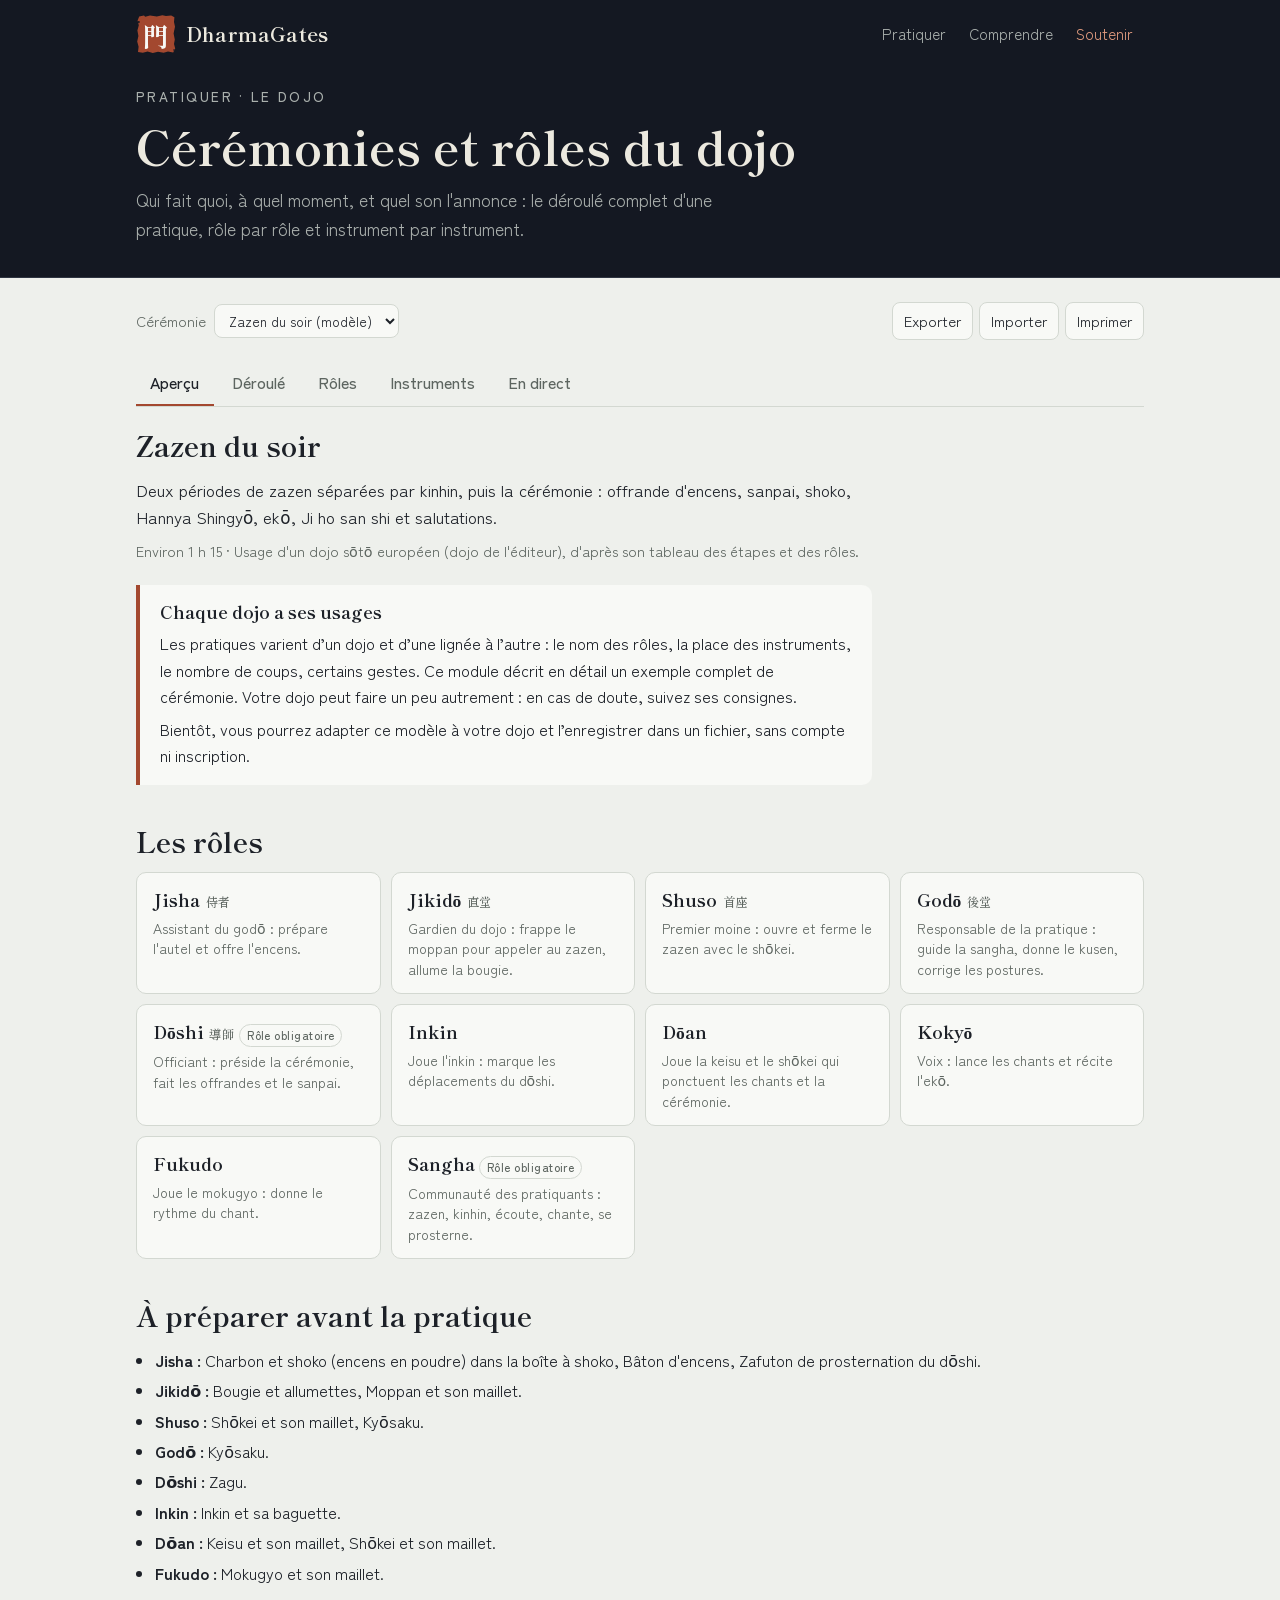
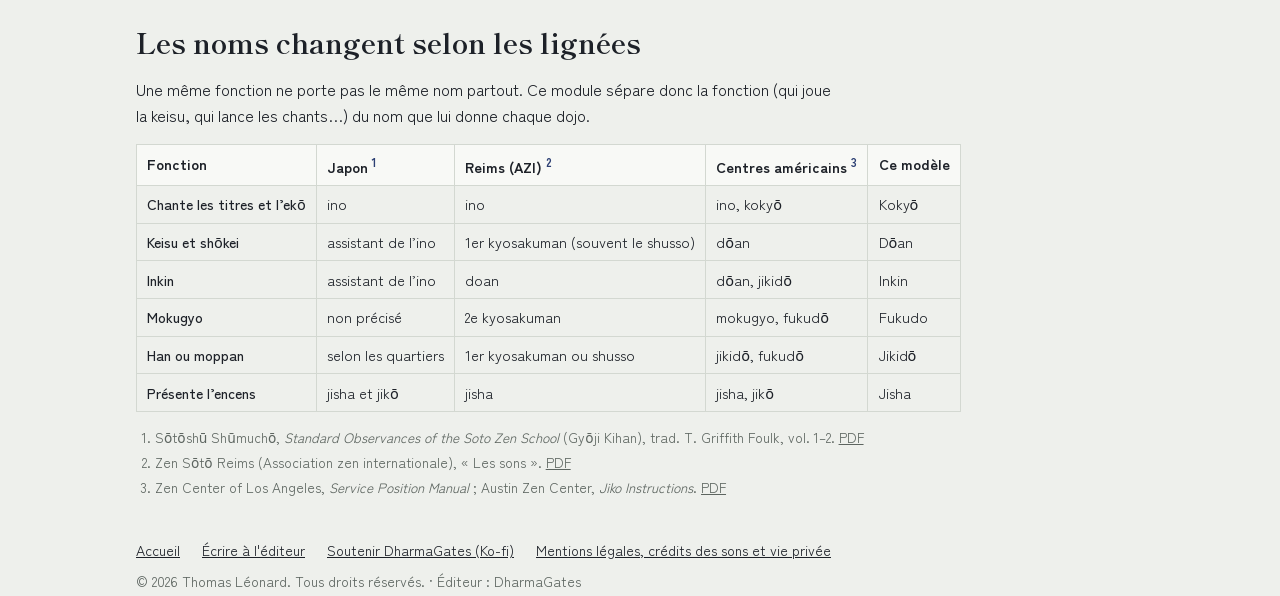
==== ceremonies/index.html @ cac3978a "Module « Cérémonies et rôles du dojo » : zazen du soir, vues déroulé, rôles, instruments, mode en di" ====
<!doctype html>
<html lang="fr">
<head>
<meta charset="utf-8">
<meta name="viewport" content="width=device-width,initial-scale=1">
<title>Cérémonies et rôles du dojo · DharmaGates</title>
<meta name="description" content="Qui fait quoi pendant le zazen et la cérémonie : le déroulé étape par étape, les rôles (dōshi, kokyō, jisha, dōan…), les instruments et leurs sons, et un mode en direct sur téléphone.">
<link rel="canonical" href="https://dharmagates.eu/ceremonies/">
<meta property="og:type" content="website">
<meta property="og:site_name" content="DharmaGates">
<meta property="og:locale" content="fr_FR">
<meta property="og:url" content="https://dharmagates.eu/ceremonies/">
<meta property="og:title" content="Cérémonies et rôles du dojo · DharmaGates">
<meta property="og:description" content="Le déroulé du zazen et de la cérémonie, rôle par rôle et instrument par instrument.">
<meta property="og:image" content="https://dharmagates.eu/hannya-shingyo/partage.png">
<meta name="theme-color" content="#141822">
<link rel="icon" href="../hannya-shingyo/favicon.svg" type="image/svg+xml">
<link rel="alternate icon" href="../hannya-shingyo/hannya.ico">
<link rel="stylesheet" href="https://fonts.googleapis.com/css2?family=Shippori+Mincho:wght@500;700&family=Zen+Kaku+Gothic+New:wght@400;500;700&display=swap">
<link rel="stylesheet" href="../site.css">
<link rel="stylesheet" href="ceremonies.css">
</head>
<body>

<div class="bande">
  <header class="wrap top">
    <a class="brand" href="../" aria-label="DharmaGates, accueil"><svg class="seal" viewBox="0 0 200 200" aria-hidden="true"><path d="M 16 12 L 40 8 L 46 14 L 70 7 L 104 12 L 132 6 L 150 10 L 176 8 L 192 16 L 190 40 L 195 64 L 188 98 L 194 128 L 190 150 L 196 172 L 186 193 L 160 188 L 138 194 L 110 189 L 84 195 L 58 188 L 34 194 L 10 190 L 13 164 L 6 138 L 12 110 L 7 82 L 14 56 L 8 32 Z"/><g class="wear"><circle cx="14" cy="40" r="5"/><circle cx="60" cy="196" r="6"/><circle cx="196" cy="88" r="5"/><circle cx="190" cy="180" r="4"/></g><text x="100" y="106" text-anchor="middle" dominant-baseline="central" font-weight="700" font-size="128">門</text></svg><span aria-hidden="true">DharmaGates</span></a>
    <nav class="menu" aria-label="Menu principal">
      <ul>
        <li><a href="../#pratiquer">Pratiquer</a></li>
        <li><a href="../#comprendre">Comprendre</a></li>
        <li class="don" data-don hidden><a data-don href="#">Soutenir</a></li>
      </ul>
    </nav>
  </header>
  <div class="wrap titre">
    <p class="eyebrow">Pratiquer · le dojo</p>
    <h1>Cérémonies et rôles du dojo</h1>
    <p class="lead">Qui fait quoi, à quel moment, et quel son l'annonce : le déroulé complet d'une pratique, rôle par rôle et instrument par instrument.</p>
  </div>
</div>

<main class="wrap">
  <div class="barre">
    <label class="choix"><span>Cérémonie</span> <select id="choix-ceremonie"></select></label>
    <div class="outils">
      <button type="button" id="b-exporter" title="Enregistrer cette cérémonie dans un fichier sur votre appareil">Exporter</button>
      <label class="bouton" title="Ouvrir un fichier de cérémonie exporté depuis ce module">Importer<input type="file" id="b-importer" accept=".json,application/json" hidden></label>
      <button type="button" id="b-retirer" hidden>Retirer</button>
      <button type="button" id="b-imprimer">Imprimer</button>
    </div>
  </div>
  <p class="message" id="message" role="status" hidden></p>

  <nav class="onglets" aria-label="Vues">
    <a href="#apercu" data-vue="apercu">Aperçu</a>
    <a href="#deroule" data-vue="deroule">Déroulé</a>
    <a href="#role" data-vue="role">Rôles</a>
    <a href="#instrument" data-vue="instrument">Instruments</a>
    <a href="#direct" data-vue="direct">En direct</a>
  </nav>

  <div id="vue"></div>
  <div id="impression" aria-hidden="true"></div>
  <noscript><p>Ce module a besoin de JavaScript pour afficher la cérémonie.</p></noscript>
</main>

<footer class="wrap">
  <ul>
    <li><a href="../">Accueil</a></li>
    <li><a href="mailto:dharmagates.contact@gmail.com">Écrire à l'éditeur</a></li>
    <li data-don hidden><a data-don href="#">Soutenir DharmaGates (Ko-fi)</a></li>
    <li><a href="../hannya-shingyo/mentions.html">Mentions légales, crédits des sons et vie privée</a></li>
  </ul>
  <p>© 2026 Thomas Léonard. Tous droits réservés. · Éditeur : DharmaGates</p>
</footer>

<script src="../hannya-shingyo/dons.js"></script>
<script src="modeles/zazen-du-soir.js"></script>
<script src="ceremonies.js"></script>
</body>
</html>
---- site.css ----
/* Accueil du site DharmaGates : mêmes couleurs, polices et sceau que l'outil Hannya Shingyō. */
:root{
  --bg:#eef0ec; --surface:#f8f9f6; --ink:#1d2128; --muted:#5d6560; --line:#d3d8d1;
  --accent:#2c3f73; --accent-soft:#dfe4ef; --on-accent:#f8f9f6; --seal:#a3482f; --soon:#e6e8e3;
  --f-display:"Shippori Mincho","Yu Mincho","Hiragino Mincho ProN",Georgia,serif;
  --f-body:"Zen Kaku Gothic New","Yu Gothic","Segoe UI",system-ui,sans-serif;
  color-scheme:light;
}
@media (prefers-color-scheme:dark){
  :root:not([data-theme="light"]){
    --bg:#12151c; --surface:#1a1e27; --ink:#e6e4dc; --muted:#9aa09a; --line:#2d323d;
    --accent:#c9a55a; --accent-soft:#29271f; --on-accent:#12151c; --soon:#20242d; color-scheme:dark;
  }
}
:root[data-theme="dark"]{
  --bg:#12151c; --surface:#1a1e27; --ink:#e6e4dc; --muted:#9aa09a; --line:#2d323d;
  --accent:#c9a55a; --accent-soft:#29271f; --on-accent:#12151c; --soon:#20242d; color-scheme:dark;
}
*{box-sizing:border-box}
html{scroll-behavior:smooth}
html,body{margin:0}
body{background:var(--bg);color:var(--ink);font:16px/1.65 var(--f-body)}
a{color:inherit}
:focus-visible{outline:2px solid var(--accent);outline-offset:2px}
.wrap{max-width:1040px;margin:0 auto;padding:0 16px}

/* En-tête : sceau + nom à gauche, menu à droite (sous le nom sur téléphone) */
.top{display:flex;align-items:center;justify-content:space-between;gap:12px 24px;flex-wrap:wrap;padding-top:14px;padding-bottom:14px}
.brand{display:inline-flex;align-items:center;gap:10px;color:var(--ink);text-decoration:none}
.brand .seal{width:40px;height:40px;flex:none}
.brand .seal path{fill:var(--seal)}
.brand .seal .wear{fill:var(--bg)}
.brand .seal text{fill:#f8f9f6;font-family:var(--f-display)}
.brand span{font:700 20px/1 var(--f-display);letter-spacing:.01em}
.menu ul{list-style:none;margin:0;padding:0;display:flex;flex-wrap:wrap;gap:4px 2px}
.menu a{display:block;padding:.35em .7em;border-radius:999px;text-decoration:none;font-size:.95em;color:var(--muted)}
.menu a:hover,.menu a:focus-visible{color:var(--ink);background:var(--accent-soft)}
.menu .don a{color:var(--seal)}
.menu .lang a{border:1px solid var(--line)}
@media (prefers-color-scheme:dark){:root:not([data-theme="light"]) .menu .don a{color:#d98a6e}}
:root[data-theme="dark"] .menu .don a{color:#d98a6e}

/* Ouverture : en-tête et titre sur fond d'encre, l'estrade du dojo en filigrane dans le coin haut gauche.
   Le fond (.encre) remonte derrière l'en-tête ; l'image est rognée en haut et à gauche et s'efface vers la droite. */
.top,.hero{--ink:#ece9df;--muted:#aab0ad;--line:#2f3542;--accent:#c9a55a;--accent-soft:#262b38;--on-accent:#12151c;--bg:#141822;color:var(--ink)}
.top{position:relative;z-index:2}
.top .menu .don a{color:#e09a7e}
body{overflow-x:hidden}
.hero{position:relative;padding:0;border-bottom:1px solid #2f3542}
.hero .encre{position:absolute;left:0;right:0;bottom:0;top:-220px;z-index:0;overflow:hidden;background:#141822;pointer-events:none}
.hero .encre img{position:absolute;left:-72px;top:-78px;height:calc(100% + 152px);width:auto;opacity:.26;
  -webkit-mask:linear-gradient(90deg,#000 34%,transparent 88%);mask:linear-gradient(90deg,#000 34%,transparent 88%)}
.hero .wrap{position:relative;z-index:1;min-height:min(640px,74vh);display:flex;align-items:center}
.hero-text{margin-left:min(43vw,455px);max-width:620px;padding:20px 0 76px}
.eyebrow{margin:0;font:500 .85em var(--f-body);letter-spacing:.18em;text-transform:uppercase;color:var(--muted)}
h1{font:700 clamp(36px,4.6vw,64px)/1.08 var(--f-display);margin:.3em 0 0;max-width:13em;text-wrap:balance}
h1 .jp{display:block;margin-top:.35em;font-size:.42em;font-weight:500;letter-spacing:.3em;color:var(--muted)}
.lead{max-width:34em;margin:1.4em 0 0;font-size:1.08em;color:var(--muted)}

/* Bouton d'entrée directe dans l'outil, sous l'accroche */
.cta{display:inline-flex;align-items:center;gap:.6em;margin-top:26px;padding:.7em 1.3em;border-radius:999px;background:var(--accent);color:var(--on-accent);text-decoration:none;font-weight:500}
.cta:hover,.cta:focus-visible{filter:brightness(1.1)}
.cta .jp{font-family:var(--f-display);opacity:.8;white-space:nowrap}
@media (max-width:420px){.cta .jp{display:none}}

/* Les deux portes : Pratiquer (行) et Comprendre (学) */
.gates{display:grid;grid-template-columns:1fr 1fr;gap:20px;padding-top:48px}
.gate{background:var(--surface);border:1px solid var(--line);border-radius:14px;overflow:hidden;scroll-margin-top:16px}
.gate > header{display:flex;gap:20px;align-items:center;padding:22px 24px;border-bottom:1px solid var(--line);background:linear-gradient(var(--accent-soft),var(--surface))}
.embleme{flex:none;width:84px;height:84px;display:block}
.embleme svg{width:100%;height:100%;display:block;overflow:visible}
.embleme text{font:700 64px var(--f-display);fill:var(--seal);stroke:var(--surface);stroke-width:5;paint-order:stroke}
.e-h{fill:url(#hach)}.e-r1{fill:none;stroke:var(--ink);stroke-width:1.2}.e-r2{fill:none;stroke:var(--ink);stroke-width:2.4}
.gate h2{font:700 clamp(24px,3vw,30px)/1.15 var(--f-display);margin:0}
.gate header p{margin:.25em 0 0;color:var(--muted);font-size:.95em;line-height:1.5}
.gate ul{list-style:none;margin:0;padding:8px}
.item{display:flex;gap:18px;align-items:center;padding:14px;border-radius:10px;text-decoration:none;color:inherit}
a.item:hover,a.item:focus-visible{background:var(--accent-soft)}
/* Pictogrammes façon gravure : trait fin, hachures, une touche du rouge du sceau */
.defs{position:absolute}
.hl{stroke:var(--ink);stroke-width:.9}
.item .pic{flex:none;width:84px;height:84px}
.item .pic svg{width:100%;height:100%;display:block;overflow:visible}
.pic .s{fill:var(--surface);stroke:var(--ink);stroke-width:2;stroke-linejoin:round}
.pic .d{fill:none;stroke:var(--ink);stroke-width:1.6;stroke-linecap:round;stroke-linejoin:round}
.pic .d.f{stroke-width:1}
.pic .h{fill:url(#hach);stroke:none}
.pic .h.l{fill:url(#hach2)}
.pic .hole{fill:#171a21;stroke:var(--ink);stroke-width:1.6;stroke-linejoin:round}
.pic .a{fill:var(--seal);stroke:none}
.pic .brush{fill:var(--ink);stroke:none}
.item .t{flex:1;min-width:0}
.item b{display:block;font:700 1.08em/1.3 var(--f-display)}
.item small{display:block;color:var(--muted);font-size:.88em;line-height:1.45;margin-top:.15em}
.item .go{flex:none;color:var(--accent);font-size:1.2em}
.item.soon .pic{opacity:.72}
.tag{flex:none;align-self:center;font-size:.75em;letter-spacing:.05em;padding:.15em .65em;border-radius:999px;border:1px solid var(--line);color:var(--muted);white-space:nowrap}
@media (max-width:760px){.gates{grid-template-columns:1fr}}
@media (max-width:420px){.item{gap:12px;padding:12px 8px}.item .pic,.embleme{width:64px;height:64px}.gate > header{padding:18px 16px}}

/* Ce qu'est le site, en deux phrases */
.about{margin-top:56px;padding-top:32px;padding-bottom:32px;border-top:1px solid var(--line);border-bottom:1px solid var(--line)}
.about h2{font:700 clamp(24px,3.4vw,32px)/1.2 var(--f-display);margin:0}
.about p{max-width:42em;margin:.6em 0 0;color:var(--muted)}

footer{padding:28px 0 40px;font-size:.88em;color:var(--muted)}
footer ul{list-style:none;padding:0;margin:0 0 .6em;display:flex;flex-wrap:wrap;gap:6px 22px}
footer a{color:var(--ink)}
footer p{margin:.2em 0}

@media (max-width:900px){
  .hero .wrap{min-height:0;display:block}
  .hero-text{margin-left:0;padding:150px 0 60px}
  .hero .encre img{left:-45px;height:calc(100% + 120px);opacity:.14;-webkit-mask:none;mask:none}
}
@media (max-width:600px){
  .top{flex-direction:column;align-items:flex-start}
}
@media (prefers-reduced-motion:reduce){html{scroll-behavior:auto}}
---- ceremonies/ceremonies.css ----
/* Module « Cérémonies et rôles du dojo » : s'appuie sur ../site.css (couleurs, polices, en-tête). */

/* Bandeau d'encre en haut, comme l'accueil, mais plus court */
.bande{background:#141822;border-bottom:1px solid #2f3542}
.titre{--ink:#ece9df;--muted:#aab0ad;color:var(--ink);padding-top:18px;padding-bottom:34px}
.titre h1{font-size:clamp(30px,4vw,48px);max-width:none}
.titre .lead{margin-top:.8em}

main.wrap{padding-top:24px}
h2{font:700 clamp(22px,2.6vw,28px)/1.2 var(--f-display);margin:0 0 .5em}
h3{font:700 1.1em/1.3 var(--f-display);margin:0 0 .4em}
.kanji{font:500 .7em var(--f-display);color:var(--muted);margin-left:.45em;letter-spacing:.05em}
.minute{font-size:.75em;color:var(--muted);margin-left:.5em;white-space:nowrap;font-weight:400}

/* Barre du haut : choix de la cérémonie et fichiers */
.barre{display:flex;flex-wrap:wrap;gap:10px 16px;align-items:center;justify-content:space-between}
.choix{display:flex;align-items:center;gap:8px;font-size:.92em;color:var(--muted);min-width:0;max-width:100%}
select,button,.bouton{font:inherit;font-size:.92em;color:var(--ink);background:var(--surface);border:1px solid var(--line);border-radius:8px;padding:.4em .75em}
select{max-width:100%;min-width:0}
.choix select{flex:1}
button,.bouton{cursor:pointer}
button:hover,.bouton:hover{background:var(--accent-soft)}
button:disabled{opacity:.4;cursor:default}
.outils{display:flex;flex-wrap:wrap;gap:6px}
.message{margin:10px 0 0;padding:.5em .8em;border-radius:8px;background:var(--accent-soft);font-size:.92em}

/* Onglets des vues */
.onglets{display:flex;gap:4px;margin:20px 0 22px;border-bottom:1px solid var(--line);overflow-x:auto;scrollbar-width:none}
.onglets a{flex:none;padding:.55em .9em;text-decoration:none;color:var(--muted);border-bottom:3px solid transparent;margin-bottom:-1px;font-weight:500}
.onglets a:hover{color:var(--ink)}
.onglets a.actif{color:var(--ink);border-bottom-color:var(--seal)}

.tag{display:inline-block;font-size:.72em;font-weight:500;letter-spacing:.04em;padding:.1em .6em;border-radius:999px;border:1px solid var(--line);color:var(--muted);vertical-align:middle;margin-left:.5em;white-space:nowrap}
.aide{color:var(--muted);font-size:.9em;margin:0 0 12px}

/* Une action : texte, sons, signal */
.action{line-height:1.45}
.action + .action{margin-top:.5em}
.action .qui{font-weight:700}
.action.optionnelle .quoi{font-style:italic}
.sons{display:flex;flex-wrap:wrap;gap:4px;margin-top:4px}
.son{display:inline-block;font-size:.78em;font-weight:500;padding:.1em .55em;border-radius:6px;background:var(--accent-soft);color:var(--accent);white-space:nowrap}
.son.grand{font-size:.9em;padding:.2em .7em}
.signal{display:block;font-size:.85em;color:var(--seal);margin-top:3px}
@media (prefers-color-scheme:dark){:root:not([data-theme="light"]) .signal{color:#e09a7e}}
:root[data-theme="dark"] .signal{color:#e09a7e}

/* Aperçu */
.apercu section{margin-bottom:40px}
.resume{font-size:1.05em;margin:.2em 0 .4em;max-width:44em}
.meta{color:var(--muted);font-size:.9em;margin:0}
.encart{margin-top:22px;padding:16px 20px;border-left:4px solid var(--seal);background:var(--surface);border-radius:0 10px 10px 0;max-width:46em}
.encart p{margin:.4em 0 0}
.cartes{list-style:none;margin:0;padding:0;display:grid;grid-template-columns:repeat(auto-fill,minmax(230px,1fr));gap:10px}
.carte{display:block;height:100%;padding:14px 16px;border:1px solid var(--line);border-radius:10px;background:var(--surface);text-decoration:none}
.carte:hover,.carte:focus-visible{background:var(--accent-soft)}
.carte b{font:700 1.1em var(--f-display)}
.carte .tag{margin-left:.4em}
.carte small{display:block;color:var(--muted);font-size:.88em;line-height:1.45;margin-top:.3em}
.prepa{margin:0;padding-left:1.2em}
.prepa li{margin:.25em 0}
.lignees > p{max-width:44em}
.tableau{border-collapse:collapse;font-size:.9em;min-width:640px}
.tableau th,.tableau td{border:1px solid var(--line);padding:.45em .7em;text-align:left;vertical-align:top}
.tableau thead th{background:var(--surface)}
.tableau tbody th{font-weight:500}
.tableau sup a{text-decoration:none;color:var(--accent)}
.notes{font-size:.85em;color:var(--muted);padding-left:1.4em;margin-top:14px}
.notes li{margin:.2em 0}
.defile{overflow-x:auto;-webkit-overflow-scrolling:touch;max-width:100%}

/* Déroulé : la matrice étapes × rôles */
.matrice-cadre{border:1px solid var(--line);border-radius:10px;max-height:78vh;overflow:auto;background:var(--surface)}
.matrice{border-collapse:separate;border-spacing:0;font-size:.86em;min-width:1300px;width:100%}
.matrice th,.matrice td{padding:.5em .6em;border-bottom:1px solid var(--line);border-right:1px solid var(--line);vertical-align:top;text-align:left}
.matrice thead th{position:sticky;top:0;z-index:2;background:var(--surface);font:700 1em var(--f-display);white-space:nowrap;border-bottom:2px solid var(--line)}
.matrice thead th a{text-decoration:none}
.matrice thead th .kanji{display:block;margin:0;font-size:.8em}
.matrice .col-moment{position:sticky;left:0;z-index:1;background:var(--surface);width:150px;min-width:130px;font-weight:500}
.matrice thead .col-moment{z-index:3}
.matrice td{min-width:110px;background:var(--bg)}
.matrice td.vide{background:var(--surface)}
.matrice td.fusion{background:var(--accent-soft)}
.matrice tr.suite th .idem{color:var(--muted)}
.matrice tr.debut > *{border-top:1px solid var(--line)}
.matrice tr.phase th{position:static;background:var(--ink);color:var(--bg);font:700 .95em var(--f-display);letter-spacing:.04em;padding:.4em .7em}
.matrice tr.phase th span{position:sticky;left:.7em}
.matrice tr.variante th{font-size:.85em;color:var(--seal);font-weight:700}
.matrice tr.variante td{background:var(--surface);font-style:italic}

/* Par rôle / par instrument */
.puces-choix{display:flex;flex-wrap:wrap;gap:6px;margin-bottom:18px}
.puces-choix a{padding:.3em .8em;border-radius:999px;border:1px solid var(--line);text-decoration:none;font-size:.92em;background:var(--surface)}
.puces-choix a:hover{background:var(--accent-soft)}
.puces-choix a.actif{background:var(--accent);color:var(--on-accent);border-color:var(--accent)}
.fiche{background:var(--surface);border:1px solid var(--line);border-radius:12px;padding:18px 20px;margin-bottom:24px}
.fiche h2 .tag{font-family:var(--f-body)}
.fiche dl{display:grid;grid-template-columns:max-content 1fr;gap:.35em 1.2em;margin:.8em 0 0}
.fiche dt{color:var(--muted);font-size:.9em}
.fiche dd{margin:0}
@media (max-width:560px){.fiche dl{grid-template-columns:1fr}.fiche dd{margin-bottom:.4em}}
.cta-direct{display:inline-block;margin-top:14px;padding:.5em 1.1em;border-radius:999px;background:var(--accent);color:var(--on-accent);text-decoration:none;font-weight:500;font-size:.95em}
.ecouter{margin:.4em 0 .2em}
.option{display:inline-flex;align-items:center;gap:.3em;font-size:.92em;color:var(--muted);margin:0 0 12px;cursor:pointer}
.sous{margin-top:8px}
.phase-titre{margin:22px 0 8px;padding-bottom:4px;border-bottom:1px solid var(--line)}
.fil{list-style:none;margin:0;padding:0}
.fil > li{padding:10px 0 10px 14px;border-left:3px solid var(--accent);margin-bottom:6px;background:var(--surface);border-radius:0 8px 8px 0;padding-right:12px}
.fil > li.pas-moi{border-left-color:var(--line);background:transparent}
.fil .moment{font-size:.82em;color:var(--muted);font-weight:500;margin-bottom:2px}
.fil .autres{margin-top:6px;padding-top:6px;border-top:1px dashed var(--line);font-size:.88em;color:var(--muted)}
.fil .variante,.direct .variante{margin-top:6px;font-size:.92em;font-style:italic}
.fil .variante b,.direct .variante b{color:var(--seal);font-style:normal}
.son-ligne{display:flex;flex-wrap:wrap;gap:6px;align-items:center}
.son-ligne .qui{font-weight:700;font-size:.92em}
.sons-liste .quoi{font-size:.9em;color:var(--muted);margin-top:2px}

@media (max-width:560px){
  .onglets{gap:0}
  .onglets a{padding:.5em .42em;font-size:.88em}
  .matrice .col-moment{width:100px;min-width:96px}
}

/* En direct : une étape à la fois, gros texte, gros boutons */
.direct{max-width:640px;margin:0 auto}
.direct-reglages{display:flex;flex-wrap:wrap;gap:8px 16px;align-items:center;margin-bottom:12px;font-size:.92em}
.direct-reglages .option{margin:0}
.direct-reglages select{font-weight:700}
button.lien{border:none;background:none;text-decoration:underline;color:var(--muted);padding:0}
.direct-carte{background:var(--surface);border:1px solid var(--line);border-radius:14px;padding:18px 20px 20px;min-height:46vh;touch-action:pan-y}
.direct-carte .ou{font-size:.8em;letter-spacing:.12em;text-transform:uppercase;color:var(--muted)}
.direct-carte h2{font-size:clamp(24px,6vw,32px);margin:.15em 0 .5em}
.direct-carte .moi{font-size:clamp(19px,4.8vw,23px);line-height:1.4;padding:14px 16px;border-radius:10px;background:var(--accent-soft)}
.direct-carte .moi .son{font-size:.8em}
.direct-carte .moi .signal{font-size:.85em}
.direct-carte .moi.rien{background:transparent;border:1px dashed var(--line);font-size:1em;color:var(--muted)}
.direct-carte .moi.rien p{margin:0}
.direct-carte .autres{margin-top:16px;font-size:.92em;color:var(--muted)}
.direct-carte .autres h3{font:500 .8em var(--f-body);letter-spacing:.1em;text-transform:uppercase;margin-bottom:.4em}
.direct-carte .ensuite{margin:18px 0 0;font-size:.88em;color:var(--muted)}
.direct-nav{position:sticky;bottom:0;display:flex;align-items:center;justify-content:space-between;gap:10px;padding:12px 0 calc(12px + env(safe-area-inset-bottom));background:var(--bg)}
.direct-nav .nav{font-size:1.05em;padding:.75em 1.1em;border-radius:12px;min-width:120px}
.direct-nav .nav.principal{background:var(--accent);color:var(--on-accent);border-color:var(--accent)}
.direct-nav .compteur{font-size:.85em;color:var(--muted);text-align:center}
/* En direct, sur téléphone, on gagne de la place en haut */
@media (max-width:700px){
  body.mode-direct .bande,body.mode-direct .barre,body.mode-direct footer{display:none}
  body.mode-direct main.wrap{padding-top:4px}
  body.mode-direct .onglets{margin:4px 0 12px}
  .direct-nav{flex-wrap:wrap}
  .direct-nav .compteur{order:-1;width:100%}
  .direct-nav .nav{min-width:0;flex:1;white-space:nowrap}
  .direct-carte{min-height:40vh}
}

/* Impression : la cérémonie complète en liste, rien d'autre */
#impression{display:none}
@media print{
  .bande,.barre,.message,.onglets,#vue,footer{display:none!important}
  #impression{display:block;font-size:10.5pt;line-height:1.4;color:#000}
  #impression h1{font-size:18pt;margin:0 0 4pt}
  #impression h2{font-size:13pt;margin:14pt 0 4pt;border-bottom:1px solid #999;break-after:avoid}
  #impression h3{font-size:11pt;margin:8pt 0 2pt;break-after:avoid}
  #impression ul{margin:0;padding-left:1.1em}
  #impression li{break-inside:avoid;margin:1pt 0}
  #impression .action{display:inline}
  #impression .action + .action::before{content:" · "}
  #impression .action + .action{margin:0}
  #impression .sons,#impression .signal{display:inline;margin-left:.4em}
  #impression .son{background:none;color:#000;border:1px solid #999;padding:0 .3em}
  #impression .signal{color:#000;font-style:italic}
  body{background:#fff}
}
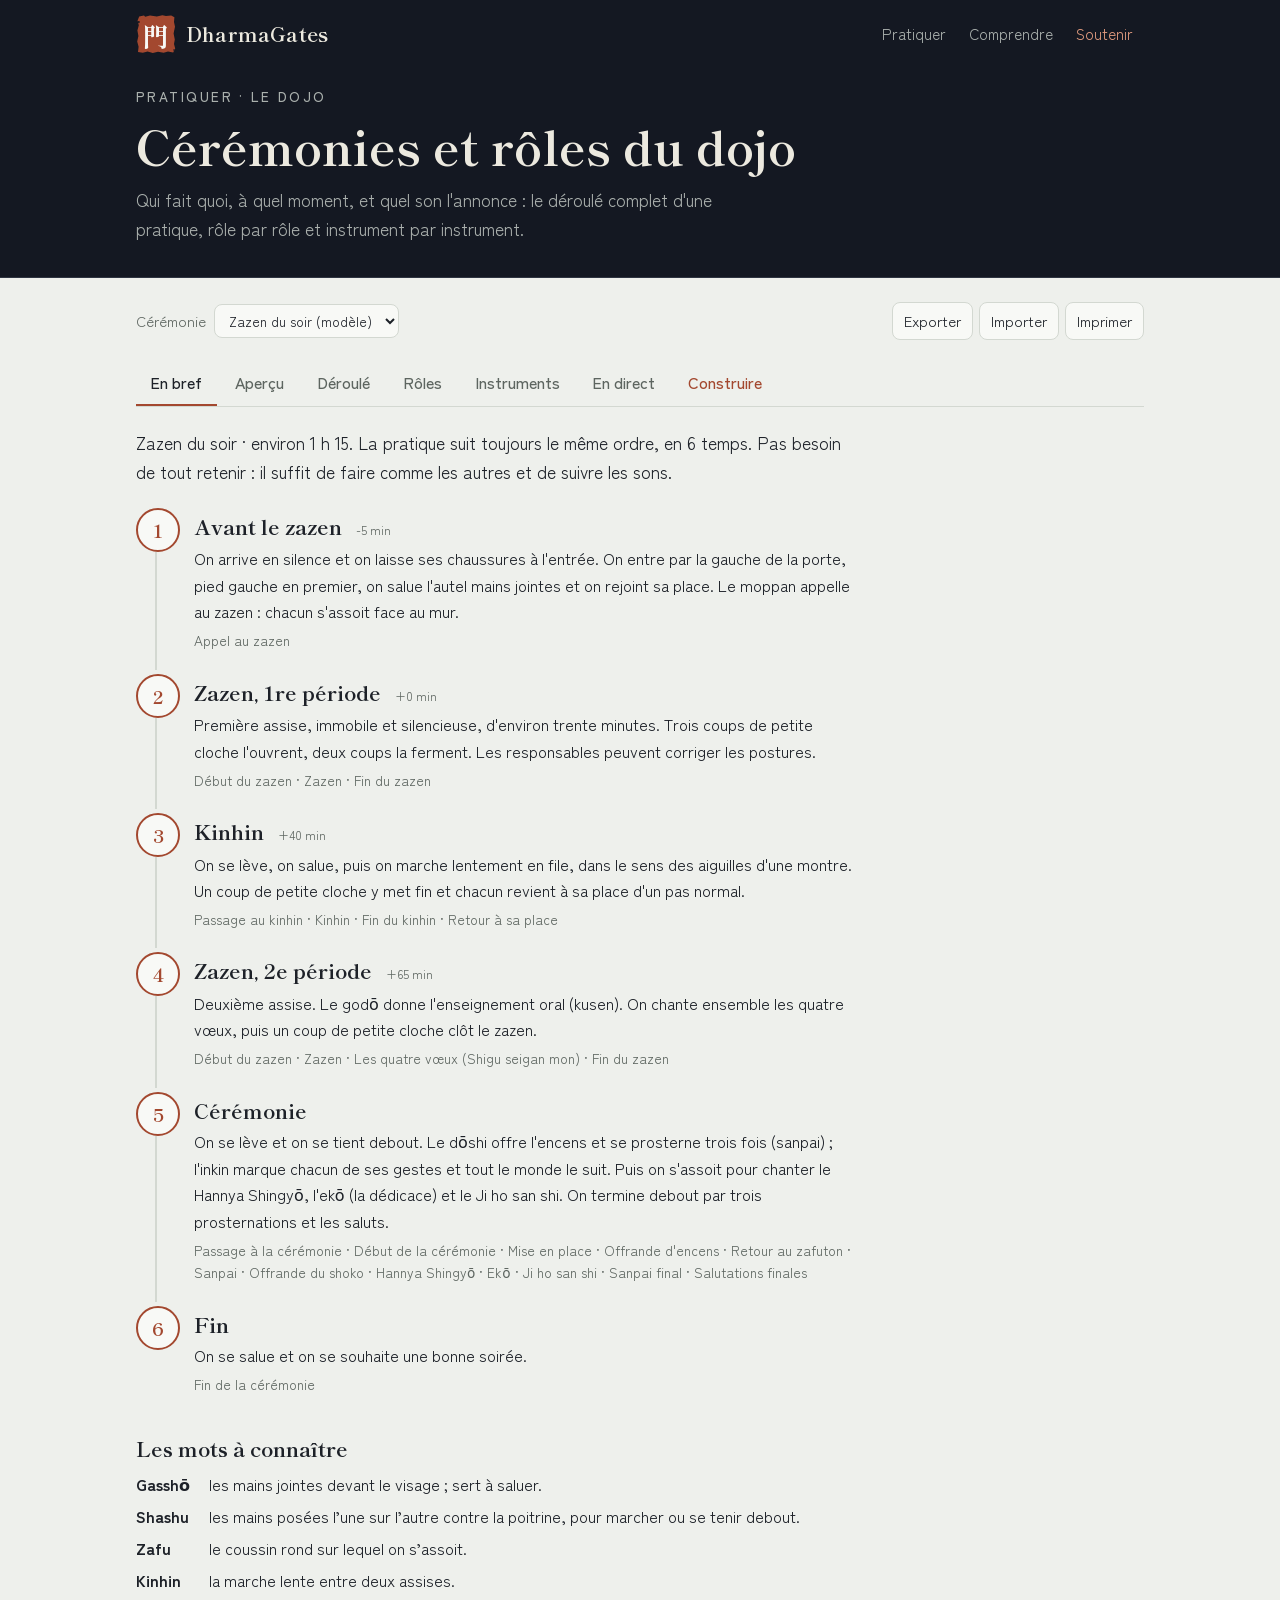
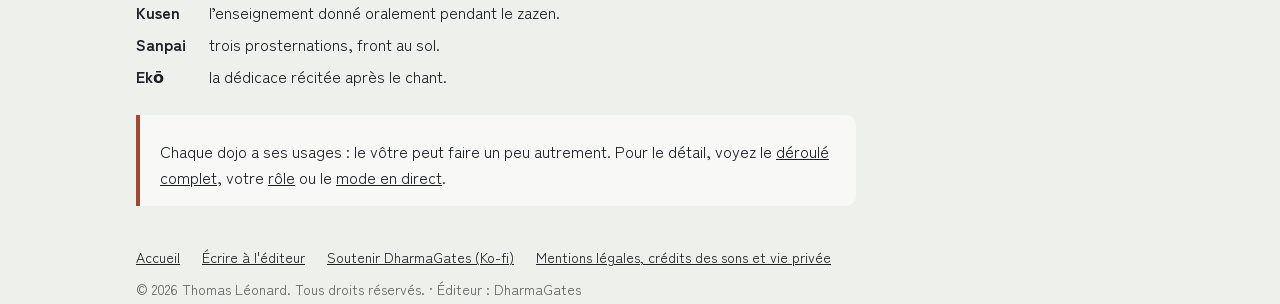
==== commit 35f61a3f: "Cérémonies : constructeur par glisser-déposer et page « En bref » - Onglet « Construire » : palette " ====
--- a/ceremonies/index.html
+++ b/ceremonies/index.html
@@ -53,11 +53,13 @@
   <p class="message" id="message" role="status" hidden></p>
 
   <nav class="onglets" aria-label="Vues">
+    <a href="#bref" data-vue="bref">En bref</a>
     <a href="#apercu" data-vue="apercu">Aperçu</a>
     <a href="#deroule" data-vue="deroule">Déroulé</a>
     <a href="#role" data-vue="role">Rôles</a>
     <a href="#instrument" data-vue="instrument">Instruments</a>
     <a href="#direct" data-vue="direct">En direct</a>
+    <a href="#construire" data-vue="construire" class="onglet-construire">Construire</a>
   </nav>
 
   <div id="vue"></div>
@@ -77,6 +79,7 @@
 
 <script src="../hannya-shingyo/dons.js"></script>
 <script src="modeles/zazen-du-soir.js"></script>
+<script src="construire.js"></script>
 <script src="ceremonies.js"></script>
 </body>
 </html>
--- a/ceremonies/ceremonies.css
+++ b/ceremonies/ceremonies.css
@@ -1,4 +1,5 @@
 /* Module « Cérémonies et rôles du dojo » : s'appuie sur ../site.css (couleurs, polices, en-tête). */
+[hidden]{display:none!important}
 
 /* Bandeau d'encre en haut, comme l'accueil, mais plus court */
 .bande{background:#141822;border-bottom:1px solid #2f3542}
@@ -171,3 +172,144 @@
   #impression .signal{color:#000;font-style:italic}
   body{background:#fff}
 }
+
+/* ---------- En bref : le déroulé général, très simplement ---------- */
+.bref{max-width:720px}
+.bref-intro{font-size:1.08em;margin:0 0 22px}
+.temps{list-style:none;margin:0;padding:0;counter-reset:temps}
+.temps > li{counter-increment:temps;position:relative;padding:0 0 22px 58px}
+.temps > li::before{content:counter(temps);position:absolute;left:0;top:0;width:40px;height:40px;border-radius:50%;
+  display:grid;place-items:center;font:700 1.15em var(--f-display);background:var(--surface);border:2px solid var(--seal);color:var(--seal)}
+.temps > li::after{content:"";position:absolute;left:19px;top:44px;bottom:4px;width:2px;background:var(--line)}
+.temps > li:last-child::after{display:none}
+.temps .t-tete{display:flex;align-items:baseline;gap:8px;flex-wrap:wrap;padding-top:6px}
+.temps h2{font-size:1.3em;margin:0}
+.temps p{margin:.35em 0 0}
+.temps .t-moments{font-size:.85em;color:var(--muted)}
+.mots{margin-top:18px}
+.mots h2{font-size:1.3em}
+.mots dl{display:grid;grid-template-columns:max-content 1fr;gap:.35em 1.2em;margin:0}
+.mots dt{font-weight:700}
+.mots dd{margin:0}
+@media (max-width:480px){.mots dl{grid-template-columns:1fr}.mots dd{margin-bottom:.4em}}
+.bref .encart{margin-top:26px}
+
+/* ---------- Construire : palette, grille, inspecteur ---------- */
+body.mode-construire main.wrap{max-width:none}
+.onglets a.onglet-construire{color:var(--seal)}
+.onglets a.onglet-construire.actif{color:var(--ink)}
+.atelier{--col-moment:170px;--col-role:150px;--col-plus:44px;position:relative}
+.a-aide{max-width:70em}
+.a-outils{display:flex;flex-wrap:wrap;gap:8px 16px;align-items:center;justify-content:space-between;margin-bottom:12px}
+.a-titre b{font:700 1.15em var(--f-display);margin-right:.6em}
+.a-titre .etat{font-size:.85em;color:var(--muted)}
+.a-actions{display:flex;flex-wrap:wrap;gap:6px}
+.a-actions .bouton{text-decoration:none}
+.a-corps{display:grid;grid-template-columns:220px minmax(0,1fr);gap:16px;align-items:start}
+.atelier.inspecteur-ouvert{margin-right:356px}
+
+.palette{position:sticky;top:10px;max-height:calc(100vh - 20px);overflow:auto;background:var(--surface);border:1px solid var(--line);border-radius:12px;padding:12px}
+.p-titre{font-size:1.05em;margin:0 0 8px}
+.p-onglets{display:flex;flex-wrap:wrap;gap:4px;margin-bottom:8px}
+.p-onglets button{font-size:.85em;padding:.25em .6em;border-radius:999px}
+.p-onglets button.actif{background:var(--ink);color:var(--bg);border-color:var(--ink)}
+.p-aide{font-size:.8em;color:var(--muted);margin:0 0 8px;line-height:1.4}
+.p-liste{display:flex;flex-direction:column;gap:6px}
+.p-item{text-align:left;cursor:grab;user-select:none;-webkit-user-select:none;padding:.45em .7em;border-radius:8px;font-size:.9em;border:1px solid var(--line);background:var(--bg);line-height:1.3}
+.p-item:active{cursor:grabbing}
+.p-item.p-bloc{border-left:4px solid var(--accent)}
+.p-item.p-phase{border-left:4px solid var(--ink);font-weight:700}
+.p-item.p-son{border-left:4px solid var(--seal)}
+.p-item.p-role{border-style:dashed}
+.p-item.arme{outline:3px solid var(--seal);outline-offset:1px}
+
+.chantier{min-width:0}
+.grille-cadre{overflow:auto;border:1px solid var(--line);border-radius:12px;background:var(--surface);max-height:calc(100vh - 40px)}
+.grille{position:relative;width:max-content;min-width:100%;font-size:.86em}
+.b-entete,.b-ligne{display:grid}
+.b-entete{position:sticky;top:0;z-index:4;background:var(--surface);border-bottom:2px solid var(--line)}
+.b-coin,.b-col,.b-plus{padding:.5em .6em}
+.b-coin{position:sticky;left:0;z-index:2;background:var(--surface);color:var(--muted);font-weight:500;border-right:1px solid var(--line)}
+.b-col{border-right:1px solid var(--line);cursor:grab;user-select:none;-webkit-user-select:none}
+.b-col b{font:700 1.05em var(--f-display)}
+.b-col .kanji{display:block;margin:0;font-size:.8em}
+.b-col.choisi,.b-phase.choisi,.b-ligne.choisi .b-moment{background:var(--accent-soft)}
+.b-plus{border:none;border-radius:0;background:none;font-size:1.3em;color:var(--accent)}
+.poignee{display:inline-block;color:var(--muted);cursor:grab;margin-right:.3em;letter-spacing:-.15em;touch-action:none;padding:0 .15em}
+.b-phase{position:sticky;left:0;width:max-content;min-width:100%;background:var(--ink);color:var(--bg);font:700 .95em var(--f-display);padding:.4em .7em;cursor:pointer;user-select:none}
+.b-phase .poignee{color:inherit;opacity:.6}
+.b-phase .nom{position:sticky;left:.7em}
+.b-vide,.b-fin{padding:14px;color:var(--muted);font-size:.9em;border-bottom:1px solid var(--line);background:var(--bg)}
+.b-fin{border:2px dashed var(--line);margin:10px;border-radius:10px;text-align:center}
+.b-ligne{border-bottom:1px solid var(--line);position:relative}
+.b-ligne.debut{border-top:1px solid var(--line)}
+.b-moment{grid-column:1;position:sticky;left:0;z-index:2;background:var(--surface);border-right:1px solid var(--line);padding:.45em .5em;cursor:pointer;font-weight:500;line-height:1.35}
+.b-moment .idem{color:var(--muted);font-weight:400}
+.b-moment .tag{margin:.3em 0 0;display:inline-block}
+.b-case{border-right:1px solid var(--line);min-height:44px;background:var(--bg)}
+.tuile{position:relative;z-index:1;margin:4px;padding:.4em .5em;border-radius:8px;background:var(--surface);border:1px solid var(--line);
+  box-shadow:0 1px 2px rgba(0,0,0,.06);cursor:grab;user-select:none;-webkit-user-select:none;line-height:1.35;min-width:0}
+.tuile.sonore{border-left:3px solid var(--seal)}
+.tuile.optionnelle .t-texte{font-style:italic}
+.tuile.choisi{outline:2px solid var(--accent);outline-offset:1px}
+.tuile .sons{margin-top:3px}
+.tuile .signal{font-size:.8em}
+.t-texte{display:-webkit-box;-webkit-line-clamp:4;-webkit-box-orient:vertical;overflow:hidden}
+
+/* Pendant un glisser */
+.fantome{position:fixed;left:0;top:0;z-index:50;pointer-events:none;max-width:240px;padding:.4em .7em;border-radius:8px;background:var(--ink);color:var(--bg);font-size:.85em;box-shadow:0 6px 18px rgba(0,0,0,.25)}
+.source-glisse{opacity:.4}
+body.glisse-en-cours,body.glisse-en-cours *{cursor:grabbing!important;user-select:none!important;-webkit-user-select:none!important}
+.survol{outline:2px dashed var(--seal);outline-offset:-3px;background:var(--accent-soft)!important}
+.tuile.survol{outline-style:solid}
+.repere{position:absolute;z-index:6;background:var(--seal);border-radius:2px;pointer-events:none}
+.repere.horizontal{height:4px}
+.repere.vertical{width:4px}
+body.glisse-geste .b-case,body.glisse-son .b-case,body.glisse-action .b-case{background:var(--accent-soft)}
+.corbeille{position:fixed;left:50%;bottom:calc(16px + env(safe-area-inset-bottom));transform:translateX(-50%);z-index:40;display:none;
+  padding:.8em 1.6em;border-radius:999px;background:var(--surface);border:2px dashed var(--seal);color:var(--seal);font-weight:700}
+body.glisse-action .corbeille,body.glisse-etape .corbeille,body.glisse-col .corbeille,body.glisse-phasex .corbeille{display:block}
+.corbeille.survol{background:var(--seal)!important;color:var(--on-accent)}
+.bandeau-arme{position:fixed;left:0;right:0;bottom:0;z-index:40;display:flex;gap:12px;align-items:center;justify-content:center;flex-wrap:wrap;
+  padding:12px 16px calc(12px + env(safe-area-inset-bottom));background:var(--ink);color:var(--bg);font-size:.95em}
+.bandeau-arme button{background:var(--bg);color:var(--ink)}
+body.mode-arme .b-case{background:var(--accent-soft)}
+
+/* Inspecteur : volet à droite (ordinateur), en bas (téléphone) */
+.inspecteur{position:fixed;top:0;right:0;bottom:0;width:340px;z-index:30;overflow:auto;background:var(--surface);border-left:1px solid var(--line);
+  box-shadow:-6px 0 20px rgba(0,0,0,.08);padding:16px 18px calc(16px + env(safe-area-inset-bottom))}
+.i-tete{display:flex;justify-content:space-between;align-items:center;gap:8px;margin-bottom:6px}
+.i-tete h2{margin:0;font-size:1.2em}
+.i-fermer{border:none;background:none;font-size:1.2em}
+.i-ou{color:var(--muted);font-size:.85em;margin:0 0 8px}
+.i-champ{display:block;margin:0 0 12px}
+.i-champ > span{display:block;font-size:.82em;color:var(--muted);margin-bottom:3px}
+.i-champ input,.i-champ textarea,.i-champ select,.inspecteur select{width:100%;font:inherit;font-size:.95em;color:var(--ink);background:var(--bg);border:1px solid var(--line);border-radius:8px;padding:.45em .6em}
+.i-champ textarea{resize:vertical}
+.inspecteur fieldset{border:1px solid var(--line);border-radius:8px;margin:0 0 12px;padding:8px 10px}
+.inspecteur legend{font-size:.82em;color:var(--muted);padding:0 4px}
+.i-cases label{display:inline-flex;align-items:center;gap:.25em;margin:2px 10px 2px 0;font-size:.92em}
+.i-son{display:flex;align-items:center;gap:8px;margin-bottom:6px;flex-wrap:wrap}
+.i-son small{color:var(--muted)}
+.i-case{display:flex;align-items:center;gap:.35em;margin:0 0 12px}
+.i-boutons{display:flex;flex-wrap:wrap;gap:8px;margin-top:6px}
+button.danger{color:var(--seal);border-color:var(--seal)}
+.i-variante{border-bottom:1px dashed var(--line);margin-bottom:8px}
+.i-note{font-size:.82em;color:var(--muted)}
+
+@media (max-width:860px){
+  .a-corps{grid-template-columns:1fr}
+  .atelier.inspecteur-ouvert{margin-right:0}
+  .palette{position:static;max-height:none}
+  .p-liste{flex-direction:row;flex-wrap:nowrap;overflow-x:auto;padding-bottom:4px}
+  .p-item{flex:none;white-space:nowrap}
+  .atelier{--col-moment:110px;--col-role:128px}
+  .grille-cadre{max-height:70vh}
+  .inspecteur{top:auto;left:0;width:auto;max-height:62vh;border-left:none;border-top:1px solid var(--line);border-radius:14px 14px 0 0;box-shadow:0 -6px 20px rgba(0,0,0,.12)}
+}
+@media print{.atelier{display:none}}
+body.mode-construire .titre{display:none}
+body.mode-construire main.wrap{padding-top:12px}
+body.mode-construire .onglets{margin:12px 0 14px}
+.bref{margin-bottom:40px}
+@media (max-width:560px){.onglets{flex-wrap:wrap;overflow:visible}}
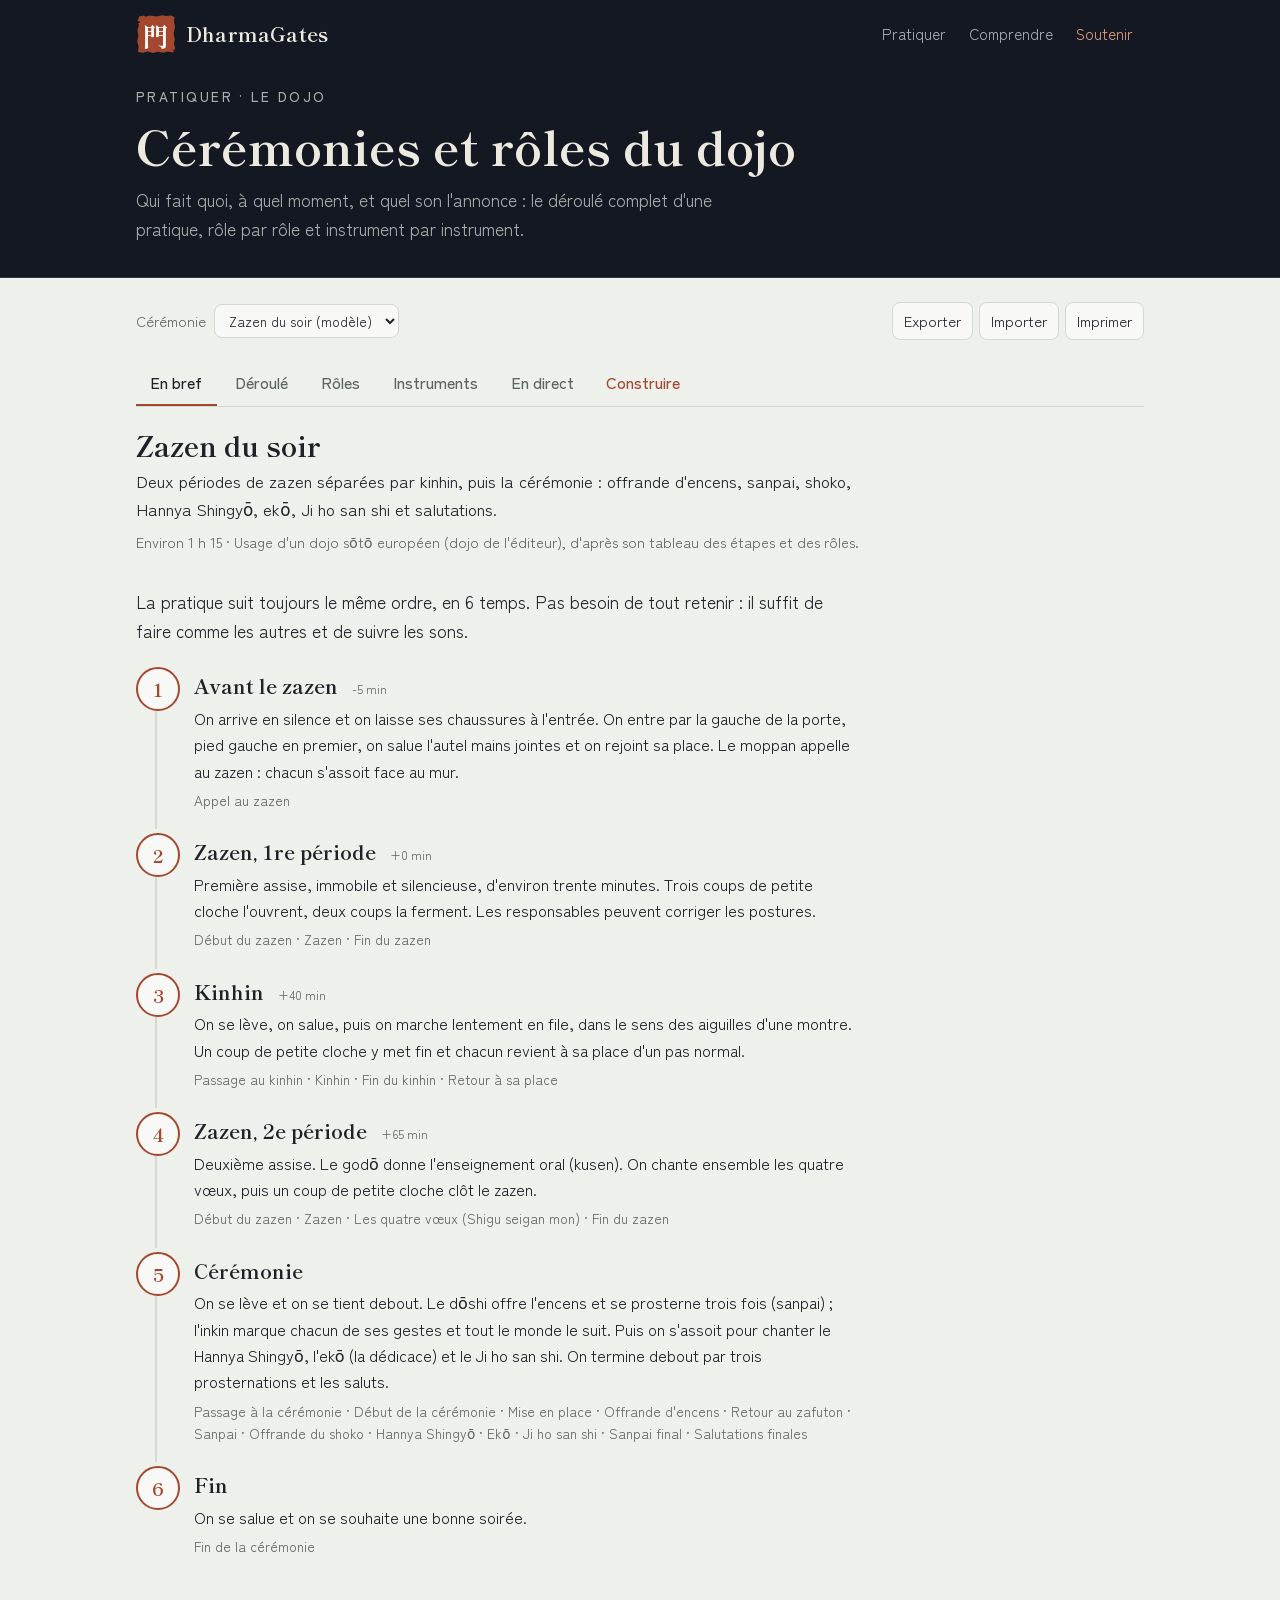
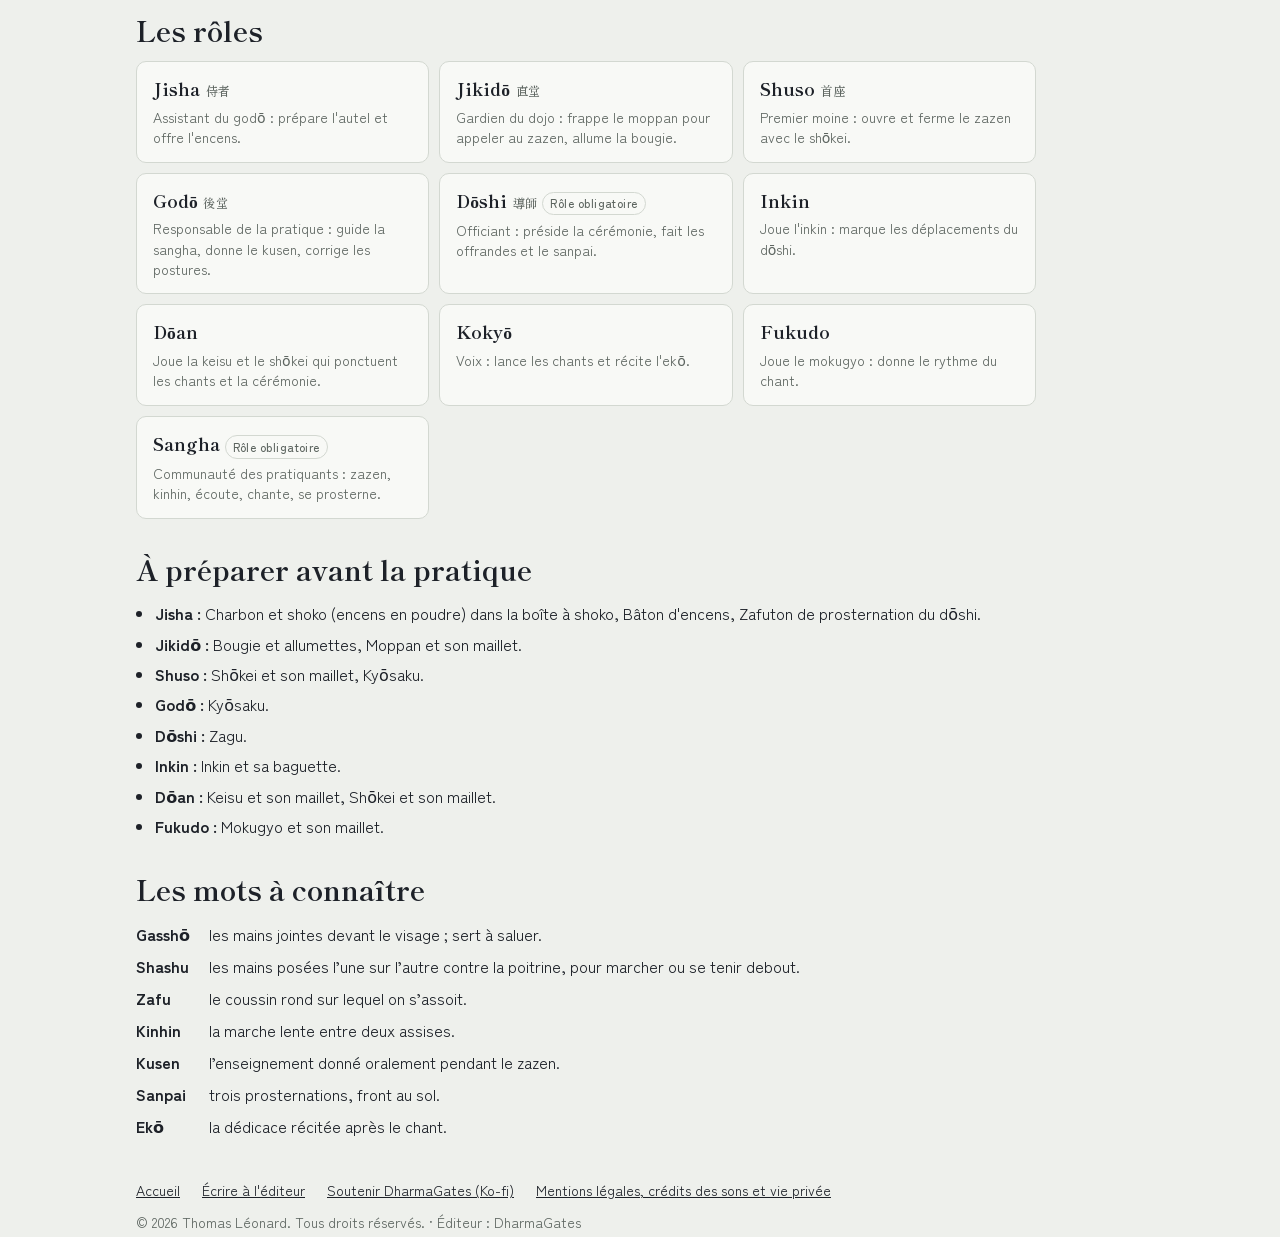
==== commit 211ced47: "Cérémonies : fusion des onglets « En bref » et « Aperçu », sans la partie sur les différences entre " ====
--- a/ceremonies/index.html
+++ b/ceremonies/index.html
@@ -54,7 +54,6 @@
 
   <nav class="onglets" aria-label="Vues">
     <a href="#bref" data-vue="bref">En bref</a>
-    <a href="#apercu" data-vue="apercu">Aperçu</a>
     <a href="#deroule" data-vue="deroule">Déroulé</a>
     <a href="#role" data-vue="role">Rôles</a>
     <a href="#instrument" data-vue="instrument">Instruments</a>
--- a/ceremonies/ceremonies.css
+++ b/ceremonies/ceremonies.css
@@ -174,7 +174,10 @@
 }
 
 /* ---------- En bref : le déroulé général, très simplement ---------- */
-.bref{max-width:720px}
+.bref{max-width:900px}
+.bref > section,.bref .temps{margin-bottom:34px}
+.bref .intro h2{margin-bottom:.2em}
+.bref-intro,.temps{max-width:720px}
 .bref-intro{font-size:1.08em;margin:0 0 22px}
 .temps{list-style:none;margin:0;padding:0;counter-reset:temps}
 .temps > li{counter-increment:temps;position:relative;padding:0 0 22px 58px}
@@ -183,11 +186,10 @@
 .temps > li::after{content:"";position:absolute;left:19px;top:44px;bottom:4px;width:2px;background:var(--line)}
 .temps > li:last-child::after{display:none}
 .temps .t-tete{display:flex;align-items:baseline;gap:8px;flex-wrap:wrap;padding-top:6px}
-.temps h2{font-size:1.3em;margin:0}
+.temps h3{font-size:1.25em;margin:0}
 .temps p{margin:.35em 0 0}
 .temps .t-moments{font-size:.85em;color:var(--muted)}
 .mots{margin-top:18px}
-.mots h2{font-size:1.3em}
 .mots dl{display:grid;grid-template-columns:max-content 1fr;gap:.35em 1.2em;margin:0}
 .mots dt{font-weight:700}
 .mots dd{margin:0}
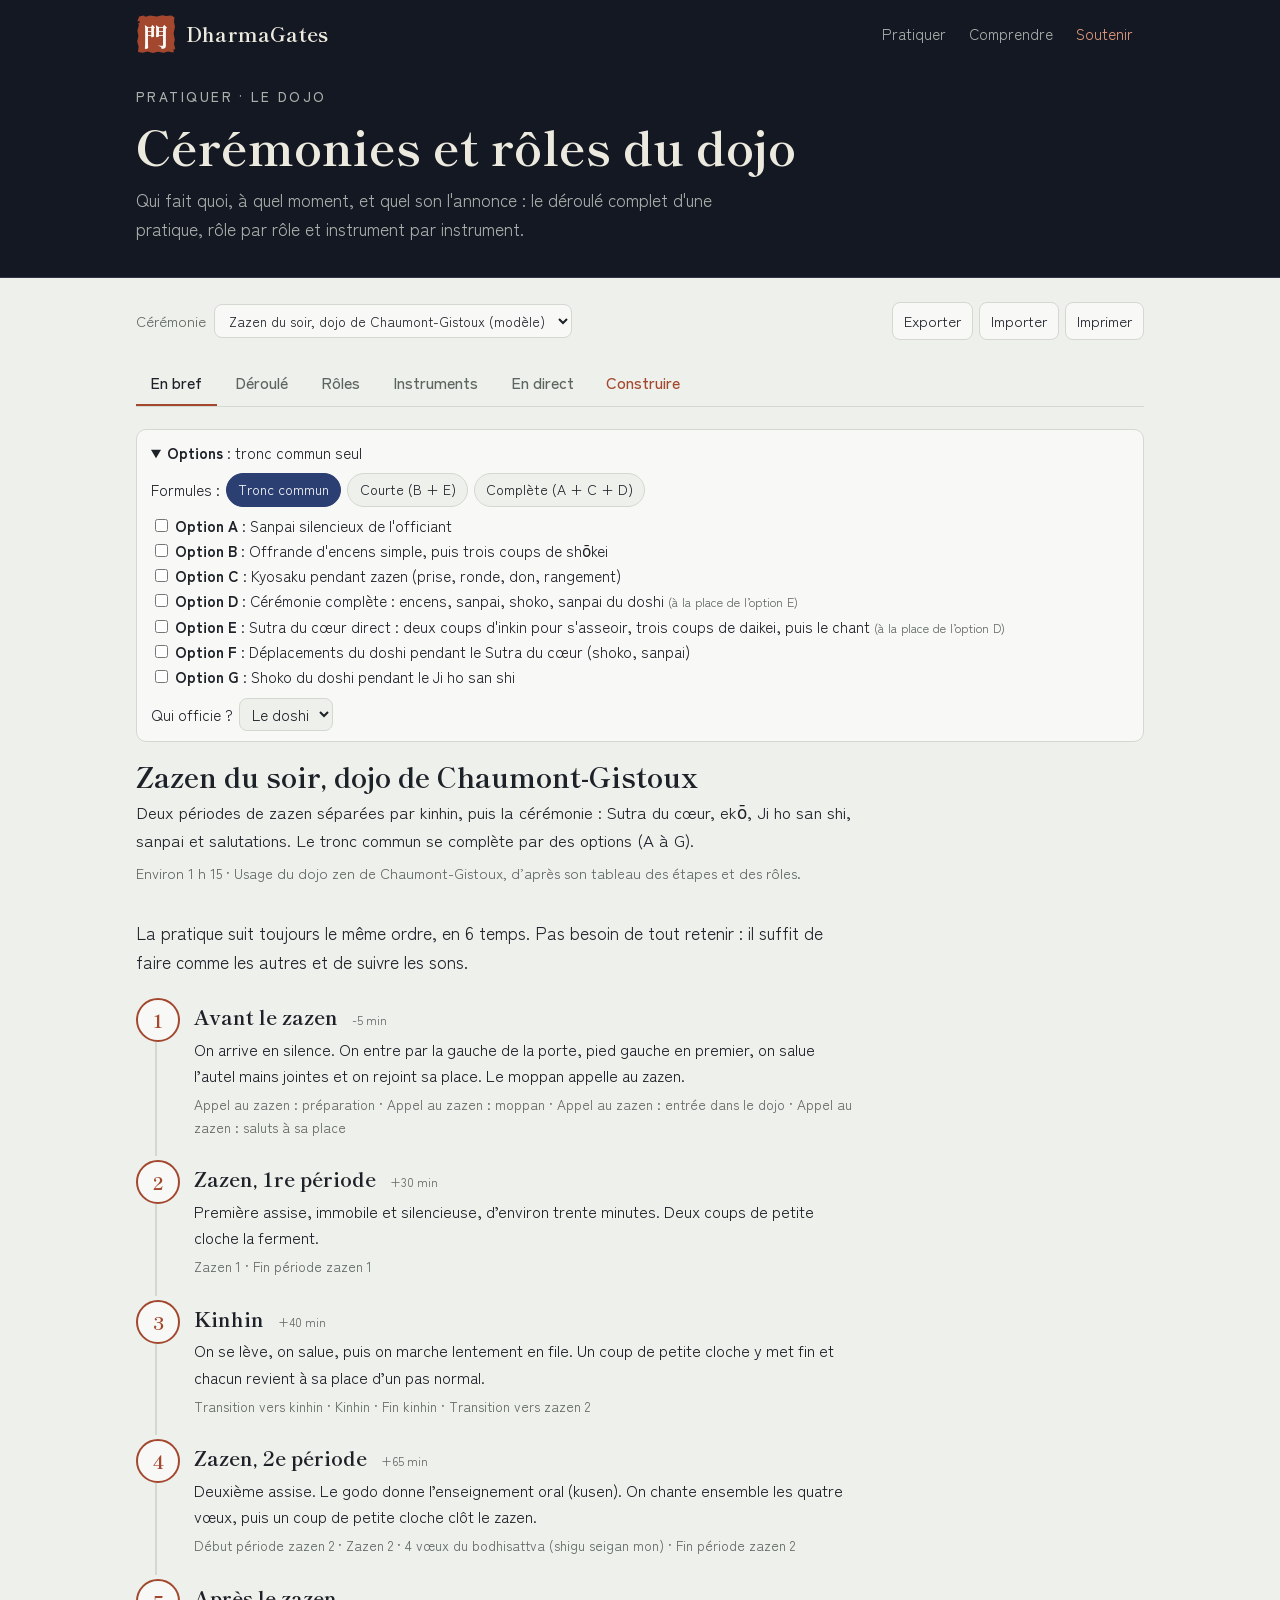
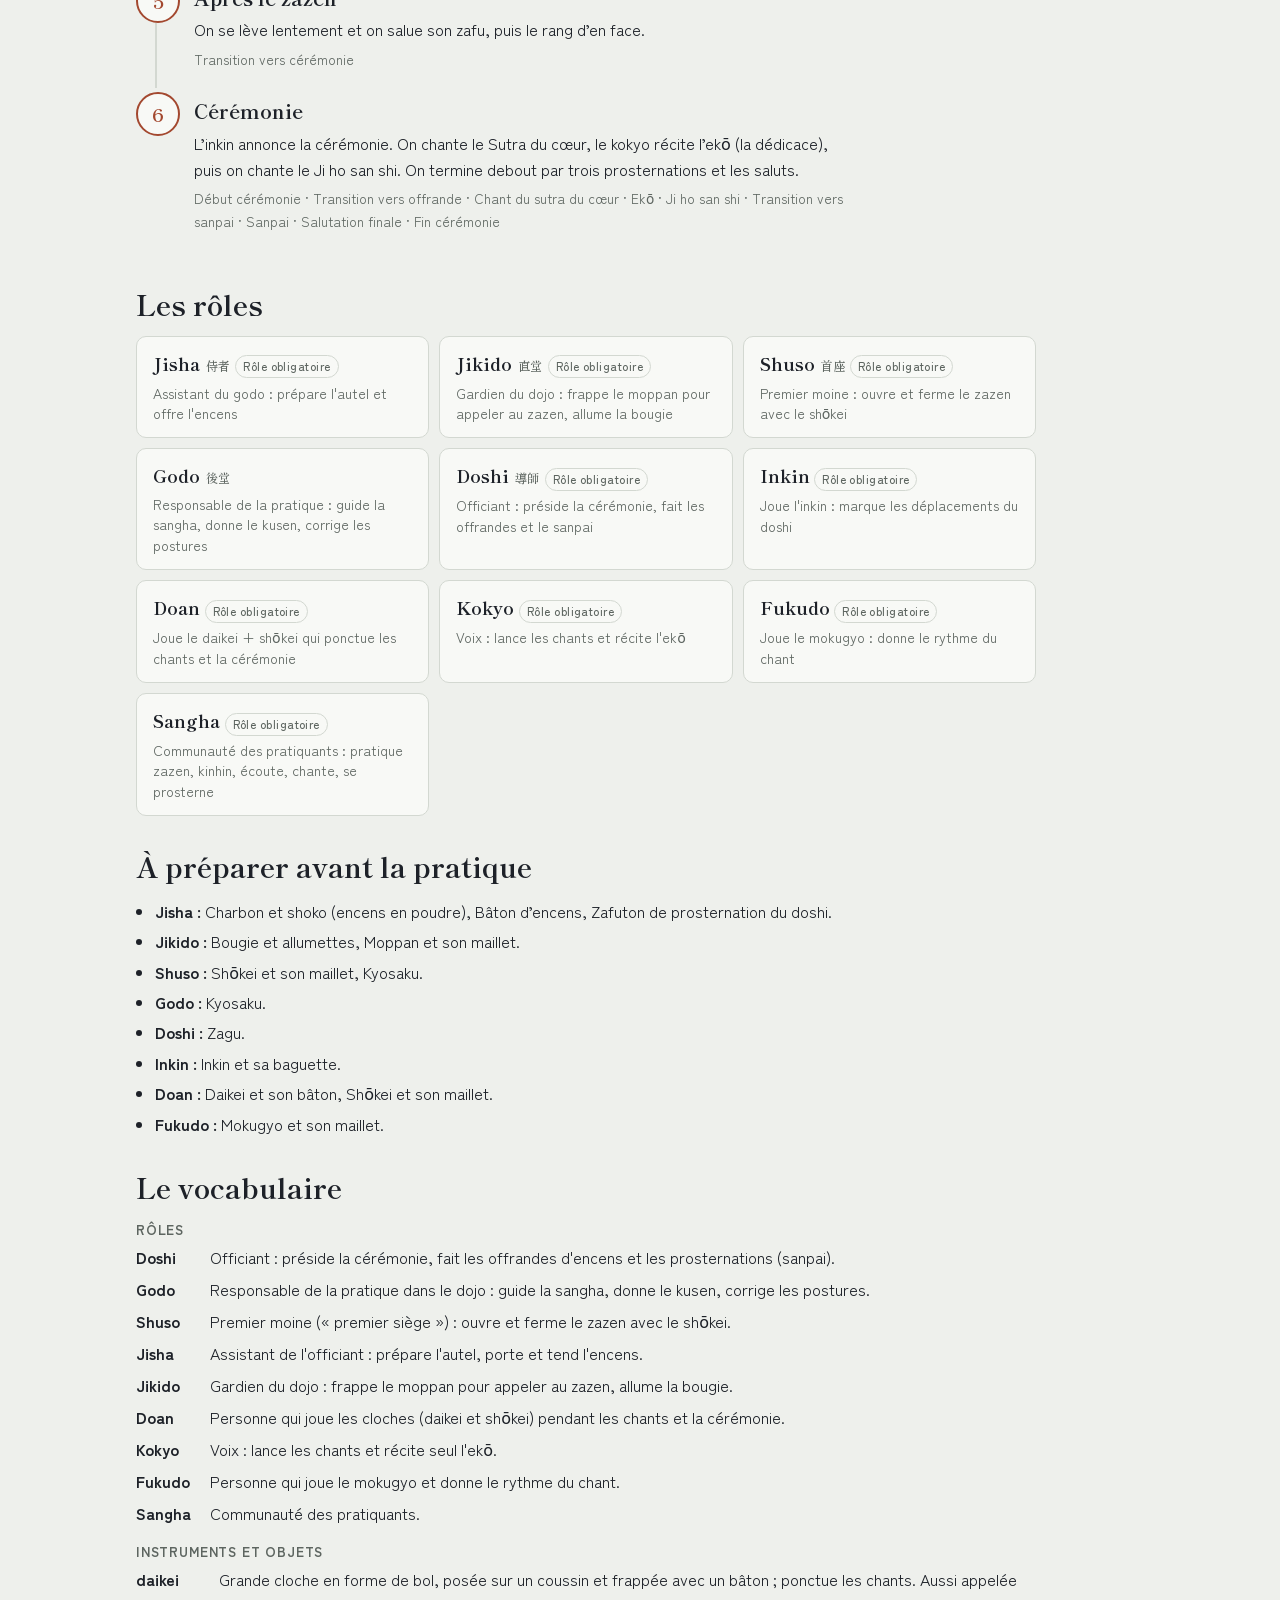
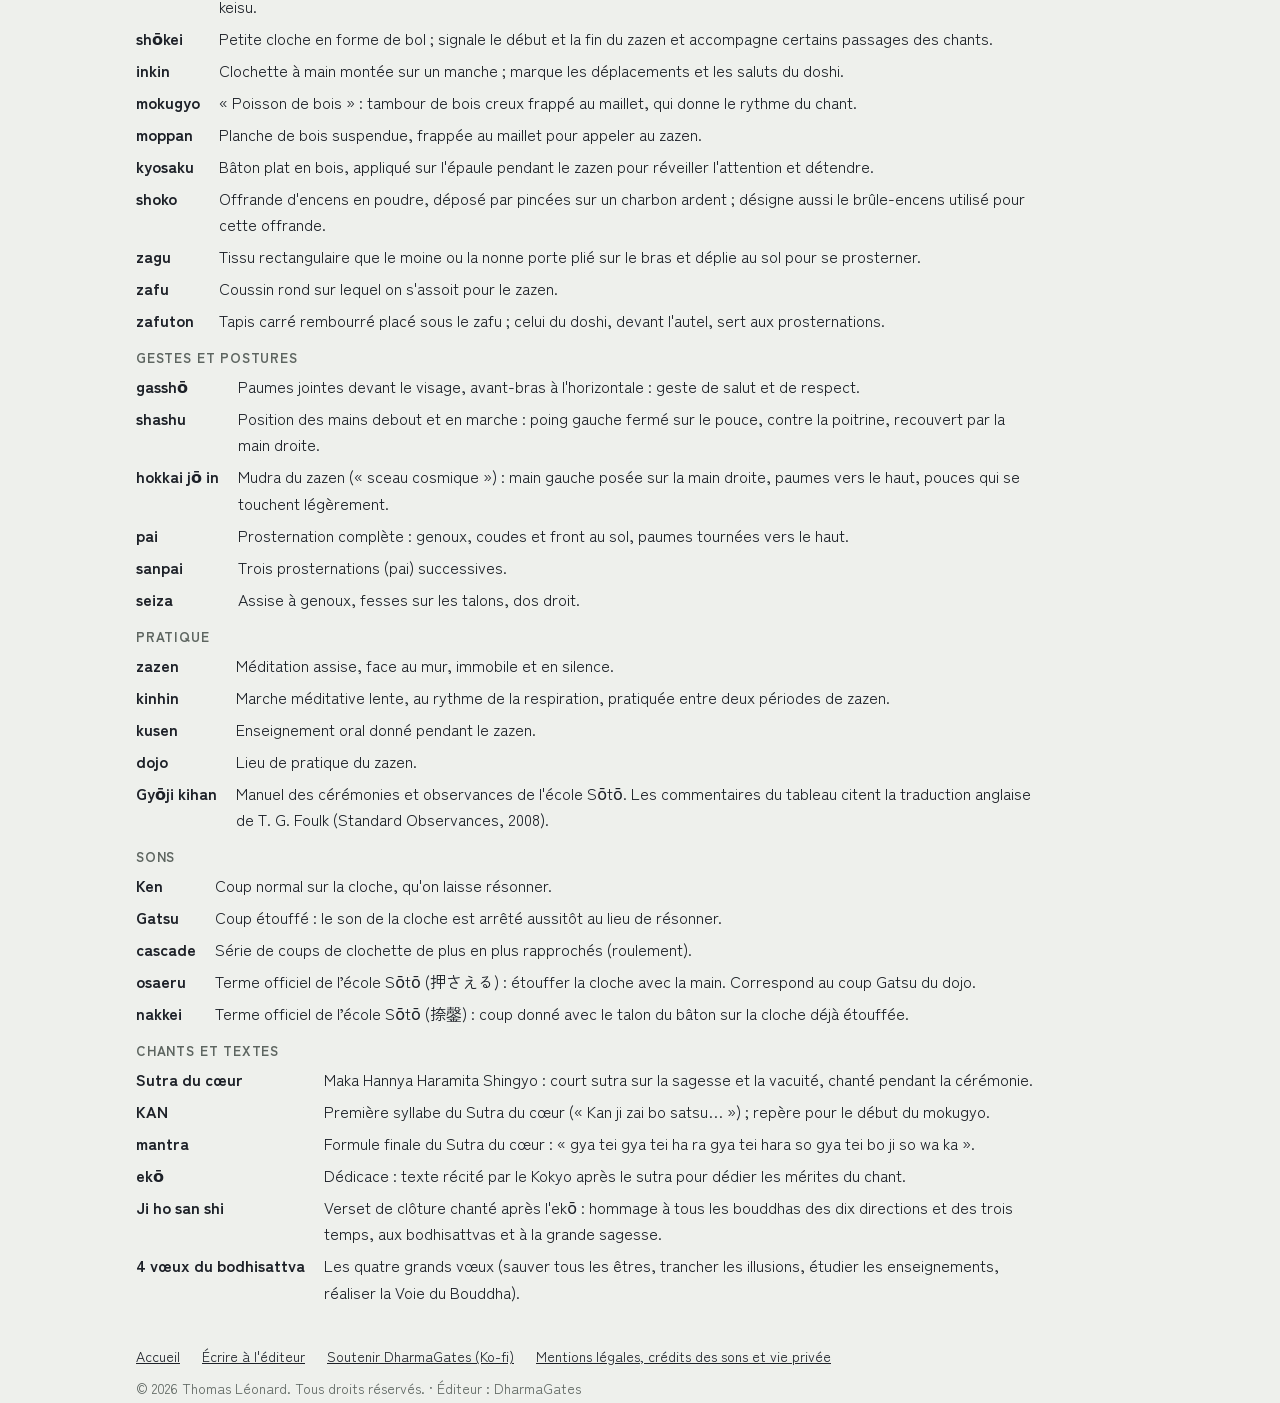
==== commit 9365c5bf: "Cérémonies : modèle du dojo de Chaumont-Gistoux, actions et objets séparés, options A à G - Nouveau " ====
--- a/ceremonies/index.html
+++ b/ceremonies/index.html
@@ -45,7 +45,7 @@
     <label class="choix"><span>Cérémonie</span> <select id="choix-ceremonie"></select></label>
     <div class="outils">
       <button type="button" id="b-exporter" title="Enregistrer cette cérémonie dans un fichier sur votre appareil">Exporter</button>
-      <label class="bouton" title="Ouvrir un fichier de cérémonie exporté depuis ce module">Importer<input type="file" id="b-importer" accept=".json,application/json" hidden></label>
+      <label class="bouton" title="Ouvrir un fichier de cérémonie exporté depuis ce module, ou un tableau Excel (.xlsx) : une étape par ligne, un rôle par colonne">Importer<input type="file" id="b-importer" accept=".json,application/json,.xlsx,application/vnd.openxmlformats-officedocument.spreadsheetml.sheet" hidden></label>
       <button type="button" id="b-retirer" hidden>Retirer</button>
       <button type="button" id="b-imprimer">Imprimer</button>
     </div>
@@ -77,7 +77,9 @@
 </footer>
 
 <script src="../hannya-shingyo/dons.js"></script>
-<script src="modeles/zazen-du-soir.js"></script>
+<script src="cases.js"></script>
+<script src="excel.js"></script>
+<script src="modeles/zazen-chaumont-gistoux.js"></script>
 <script src="construire.js"></script>
 <script src="ceremonies.js"></script>
 </body>
--- a/ceremonies/ceremonies.css
+++ b/ceremonies/ceremonies.css
@@ -221,7 +221,23 @@
 .p-item:active{cursor:grabbing}
 .p-item.p-bloc{border-left:4px solid var(--accent)}
 .p-item.p-phase{border-left:4px solid var(--ink);font-weight:700}
-.p-item.p-son{border-left:4px solid var(--seal)}
+.p-item.p-son{border-left:4px solid var(--seal);display:flex;flex-direction:column;gap:5px}
+.ps-nom{font-weight:700}
+.p-joue .ps-nom{display:flex;align-items:center;gap:6px}
+.motif{display:flex;flex-direction:column;gap:5px}
+.m-suite,.m-ajout{display:flex;flex-wrap:wrap;gap:4px;align-items:center}
+.m-coup{font-size:.8em;padding:.1em .5em;border-radius:6px;border:1px solid var(--accent);background:var(--accent-soft);color:var(--accent);cursor:pointer}
+.m-coup.m-gatsu{background:var(--surface);border-style:dashed}
+.m-coup.m-cascade{border-color:var(--seal);color:var(--seal);background:var(--surface)}
+.m-plus{font-size:.78em;padding:.1em .45em;border-radius:6px;cursor:pointer}
+.m-vide{font-size:.8em;color:var(--muted)}
+.p-item.p-option{display:flex;align-items:center;justify-content:space-between;gap:8px;flex-wrap:wrap}
+.ps-reglage{display:flex;align-items:center;gap:6px;flex-wrap:wrap}
+.ps-coups{display:inline-flex;align-items:center;border:1px solid var(--line);border-radius:999px;background:var(--surface)}
+.ps-pas{border:none;background:none;padding:.05em .55em;font-size:1em;line-height:1.4;cursor:pointer;color:var(--ink);border-radius:999px}
+.ps-pas:disabled{opacity:.35;cursor:default}
+.ps-nb{min-width:2.2em;text-align:center;font-variant-numeric:tabular-nums;font-size:.92em}
+.ps-frappe{font-size:.85em;padding:.15em .3em;border-radius:6px;cursor:pointer}
 .p-item.p-role{border-style:dashed}
 .p-item.arme{outline:3px solid var(--seal);outline-offset:1px}
 
@@ -315,3 +331,44 @@
 body.mode-construire .onglets{margin:12px 0 14px}
 .bref{margin-bottom:40px}
 @media (max-width:560px){.onglets{flex-wrap:wrap;overflow:visible}}
+.i-son select{width:auto;padding:.25em .4em;font-size:.88em}
+.i-son small{flex-basis:100%}
+
+/* ---------- Options (A, B, C…), conditions, références ---------- */
+.options{background:var(--surface);border:1px solid var(--line);border-radius:10px;padding:10px 14px;margin:0 0 18px;font-size:.95em}
+.options summary{cursor:pointer}
+.options[open] summary{margin-bottom:8px}
+.o-formules{display:flex;flex-wrap:wrap;align-items:center;gap:6px;margin-bottom:8px}
+.o-formules button{font:inherit;font-size:.92em;padding:.3em .8em;border-radius:999px;border:1px solid var(--line);background:var(--bg);color:var(--ink);cursor:pointer}
+.o-formules button.actif{background:var(--accent);color:var(--on-accent);border-color:var(--accent)}
+.o-liste{list-style:none;margin:0 0 6px;padding:0;display:grid;gap:4px}
+.o-liste label{display:block;cursor:pointer;line-height:1.4}
+.o-liste small{color:var(--muted)}
+.o-choix{display:inline-flex;align-items:center;gap:.4em;margin-top:4px}
+.o-choix select{font:inherit;color:var(--ink);background:var(--bg);border:1px solid var(--line);border-radius:8px;padding:.25em .5em}
+.tag.opt{border-color:var(--accent);color:var(--accent)}
+.tag.condition{font-style:italic}
+.ref{display:inline-block;font-size:.72em;color:var(--muted);margin-left:.5em;white-space:nowrap;border-bottom:1px dotted var(--muted);cursor:help}
+.glossaire h3{font-family:var(--f-body);font-size:.85em;letter-spacing:.06em;text-transform:uppercase;color:var(--muted);margin:16px 0 6px}
+body.mode-direct .options{margin-bottom:10px}
+@media print{.options{display:none}}
+
+/* ---------- Construire : actions et objets ---------- */
+.p-sous{font-family:var(--f-body);font-size:.8em;letter-spacing:.06em;text-transform:uppercase;color:var(--muted);margin:10px 0 2px}
+.p-item.p-option select{max-width:100%;min-width:0;flex:1 1 90px}
+.p-sections{gap:12px}
+.p-section h3{font-family:var(--f-body);font-size:.8em;letter-spacing:.06em;text-transform:uppercase;color:var(--muted);margin:0 0 4px}
+.p-liste.p-puces{flex-direction:row;flex-wrap:wrap;gap:5px}
+.p-liste.p-puces .p-item{width:auto;padding:.25em .65em;font-size:.88em;border-radius:999px}
+.p-item.p-instr{border-style:dashed}
+.p-ajout{display:flex;gap:5px;margin-top:6px}
+.p-ajout input{flex:1;min-width:0;font:inherit;font-size:.88em;color:var(--ink);background:var(--bg);border:1px solid var(--line);border-radius:8px;padding:.3em .5em}
+.p-ajout button{font:inherit;font-size:.88em;border:1px solid var(--line);background:var(--surface);color:var(--ink);border-radius:8px;padding:.3em .6em;cursor:pointer}
+.ps-serie{display:flex;align-items:center;gap:.3em;font-size:.85em;color:var(--muted);width:100%}
+.ps-serie input{font:inherit;width:6em;color:var(--ink);background:var(--bg);border:1px solid var(--line);border-radius:6px;padding:.15em .4em}
+body.glisse-objet .tuile{outline:2px dashed var(--accent);outline-offset:-2px}
+.i-phrase{border:1px solid var(--line);border-radius:8px;padding:8px 10px;margin:0 0 12px}
+.i-phrase legend{font-size:.82em;color:var(--muted);padding:0 4px}
+@media (max-width:860px){.p-sections{flex-direction:column;overflow-x:visible}.p-liste.p-puces{flex-wrap:nowrap;overflow-x:auto;padding-bottom:4px}.p-liste.p-puces .p-item{flex:0 0 auto}}
+.b-moment .tag.opt{margin-left:.4em}
+@media (max-width:860px){.p-liste{align-items:flex-start}.p-sous{align-self:center;margin:0 4px}}
